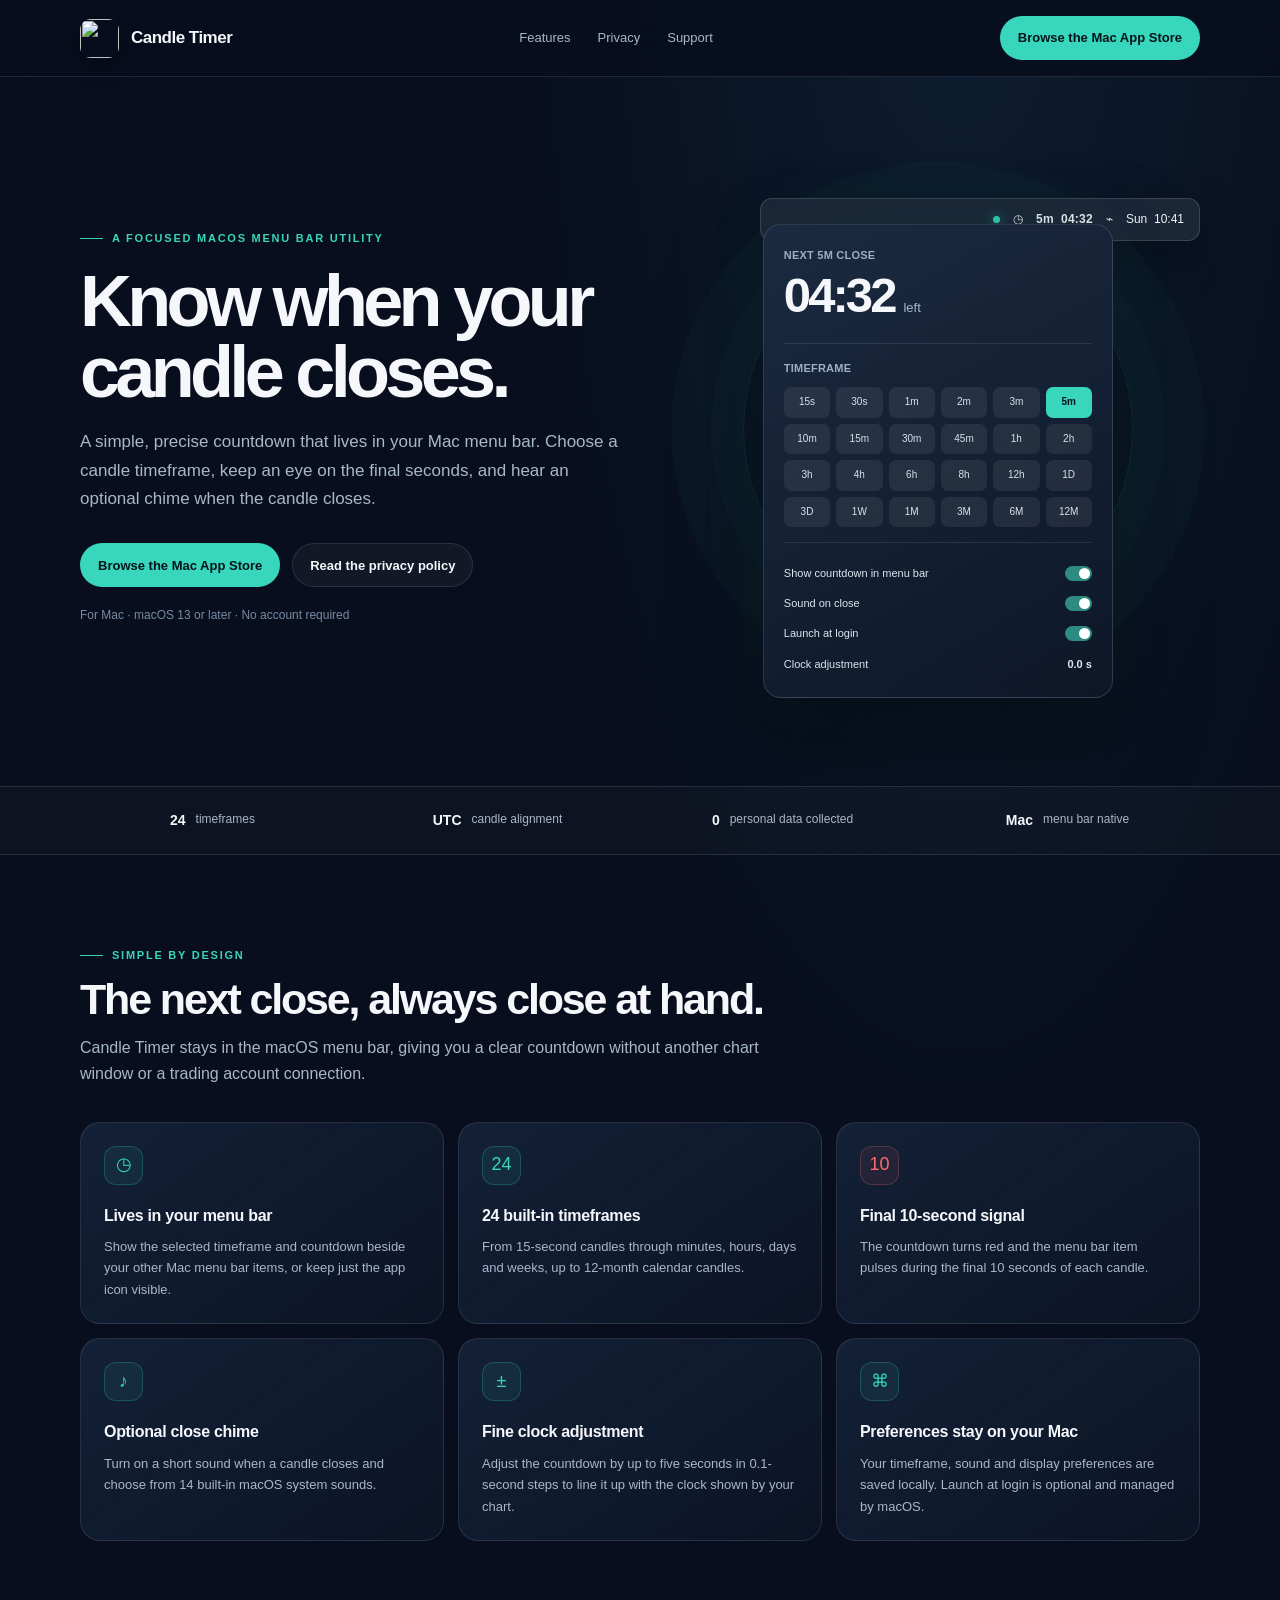
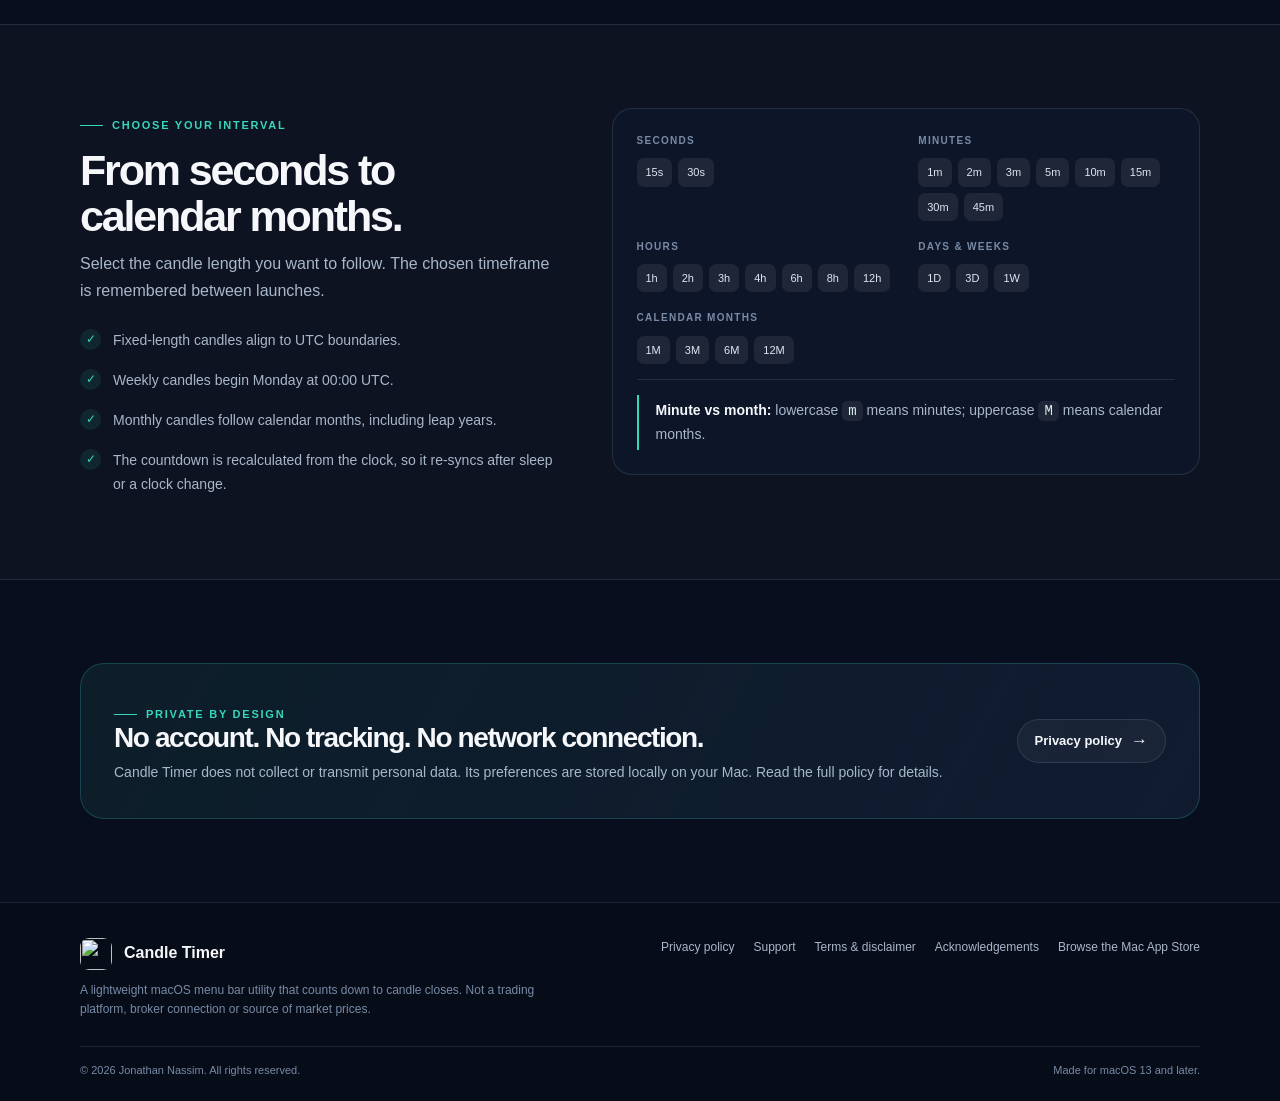
==== index.html @ e97cb7eb "Add files via upload" ====
<!doctype html>
<html lang="en">
<head>
  <meta charset="utf-8">
  <meta name="viewport" content="width=device-width, initial-scale=1">
  <meta name="theme-color" content="#080e1d">
  <meta name="description" content="Candle Timer is a lightweight macOS menu bar utility that counts down to candle closes across 24 UTC-aligned timeframes.">
  <meta property="og:title" content="Candle Timer for Mac">
  <meta property="og:description" content="A precise candle close countdown, right in your Mac menu bar.">
  <meta property="og:type" content="website">
  <title>Candle Timer — Candle close countdown for Mac</title>
  <link rel="icon" type="image/png" href="assets/candle-timer-icon.png">
  <link rel="apple-touch-icon" href="assets/candle-timer-icon.png">
  <link rel="stylesheet" href="styles.css">
  <script src="site-config.js"></script>
  <script defer src="site.js"></script>
</head>
<body>
<header class="site-header">
  <div class="wrap nav">
    <a class="brand" href="index.html"><img src="assets/candle-timer-icon.png" alt=""><span>Candle Timer</span></a>
    <nav class="nav-links" aria-label="Main navigation">
      <a href="#features">Features</a>
      <a class="hide-mobile" href="privacy.html">Privacy</a>
      <a href="support.html">Support</a>
    </nav>
    <a class="nav-cta" data-app-store-link href="https://apps.apple.com/gb/mac">Browse the Mac App Store <span class="arrow">↗</span></a>
  </div>
</header>

<main>
  <section class="hero">
    <div class="wrap hero-grid">
      <div>
        <div class="kicker">A focused macOS menu bar utility</div>
        <h1>Know when your candle closes.</h1>
        <p class="hero-copy">A simple, precise countdown that lives in your Mac menu bar. Choose a candle timeframe, keep an eye on the final seconds, and hear an optional chime when the candle closes.</p>
        <div class="hero-actions">
          <a class="button" data-app-store-link href="https://apps.apple.com/gb/mac">Browse the Mac App Store <span class="arrow">↗</span></a>
          <a class="button secondary" href="privacy.html">Read the privacy policy</a>
        </div>
        <p class="hero-note">For Mac · macOS 13 or later · No account required</p>
      </div>

      <div class="visual-stage" aria-label="Illustration of the Candle Timer menu bar countdown and settings panel">
        <div class="orbit"></div>
        <div class="menubar-mock"><span class="mac-dot"></span><span>◷</span><span class="menu-time">5m&nbsp; 04:32</span><span>⌁</span><span>Sun&nbsp; 10:41</span></div>
        <div class="popover-mock">
          <div class="mock-label">NEXT 5M CLOSE</div>
          <div class="mock-count"><strong>04:32</strong><span>left</span></div>
          <div class="mock-divider"></div>
          <div class="mock-label" style="margin-bottom:10px">TIMEFRAME</div>
          <div class="mock-grid" aria-hidden="true">
            <span>15s</span><span>30s</span><span>1m</span><span>2m</span><span>3m</span><span class="active">5m</span>
            <span>10m</span><span>15m</span><span>30m</span><span>45m</span><span>1h</span><span>2h</span>
            <span>3h</span><span>4h</span><span>6h</span><span>8h</span><span>12h</span><span>1D</span>
            <span>3D</span><span>1W</span><span>1M</span><span>3M</span><span>6M</span><span>12M</span>
          </div>
          <div class="mock-divider"></div>
          <div class="mock-setting"><span>Show countdown in menu bar</span><span class="switch"></span></div>
          <div class="mock-setting"><span>Sound on close</span><span class="switch"></span></div>
          <div class="mock-setting"><span>Launch at login</span><span class="switch"></span></div>
          <div class="mock-setting"><span>Clock adjustment</span><strong style="font-variant-numeric:tabular-nums">0.0 s</strong></div>
        </div>
        <div class="visual-caption">Illustrative representation of the app interface</div>
      </div>
    </div>
  </section>

  <section class="trust-strip" aria-label="Candle Timer highlights">
    <div class="wrap trust-items">
      <div class="trust-item"><b>24</b><span>timeframes</span></div>
      <div class="trust-item"><b>UTC</b><span>candle alignment</span></div>
      <div class="trust-item"><b>0</b><span>personal data collected</span></div>
      <div class="trust-item"><b>Mac</b><span>menu bar native</span></div>
    </div>
  </section>

  <section class="section" id="features">
    <div class="wrap">
      <div class="section-head">
        <div class="kicker">Simple by design</div>
        <h2>The next close, always close at hand.</h2>
        <p>Candle Timer stays in the macOS menu bar, giving you a clear countdown without another chart window or a trading account connection.</p>
      </div>
      <div class="feature-grid">
        <article class="feature-card"><div class="feature-icon">◷</div><h3>Lives in your menu bar</h3><p>Show the selected timeframe and countdown beside your other Mac menu bar items, or keep just the app icon visible.</p></article>
        <article class="feature-card"><div class="feature-icon">24</div><h3>24 built-in timeframes</h3><p>From 15-second candles through minutes, hours, days and weeks, up to 12-month calendar candles.</p></article>
        <article class="feature-card"><div class="feature-icon" style="color:var(--red);border-color:rgba(255,107,107,.24);background:rgba(255,107,107,.08)">10</div><h3>Final 10-second signal</h3><p>The countdown turns red and the menu bar item pulses during the final 10 seconds of each candle.</p></article>
        <article class="feature-card"><div class="feature-icon">♪</div><h3>Optional close chime</h3><p>Turn on a short sound when a candle closes and choose from 14 built-in macOS system sounds.</p></article>
        <article class="feature-card"><div class="feature-icon">±</div><h3>Fine clock adjustment</h3><p>Adjust the countdown by up to five seconds in 0.1-second steps to line it up with the clock shown by your chart.</p></article>
        <article class="feature-card"><div class="feature-icon">⌘</div><h3>Preferences stay on your Mac</h3><p>Your timeframe, sound and display preferences are saved locally. Launch at login is optional and managed by macOS.</p></article>
      </div>
    </div>
  </section>

  <section class="section alt">
    <div class="wrap two-col">
      <div>
        <div class="kicker">Choose your interval</div>
        <h2>From seconds to calendar months.</h2>
        <p class="lead">Select the candle length you want to follow. The chosen timeframe is remembered between launches.</p>
        <div class="bullet-list">
          <div class="bullet"><span class="check">✓</span><span>Fixed-length candles align to UTC boundaries.</span></div>
          <div class="bullet"><span class="check">✓</span><span>Weekly candles begin Monday at 00:00 UTC.</span></div>
          <div class="bullet"><span class="check">✓</span><span>Monthly candles follow calendar months, including leap years.</span></div>
          <div class="bullet"><span class="check">✓</span><span>The countdown is recalculated from the clock, so it re-syncs after sleep or a clock change.</span></div>
        </div>
      </div>
      <div class="interval-panel">
        <div class="interval-groups">
          <div class="interval-group"><h3>Seconds</h3><div class="chips"><span class="chip">15s</span><span class="chip">30s</span></div></div>
          <div class="interval-group"><h3>Minutes</h3><div class="chips"><span class="chip">1m</span><span class="chip">2m</span><span class="chip">3m</span><span class="chip">5m</span><span class="chip">10m</span><span class="chip">15m</span><span class="chip">30m</span><span class="chip">45m</span></div></div>
          <div class="interval-group"><h3>Hours</h3><div class="chips"><span class="chip">1h</span><span class="chip">2h</span><span class="chip">3h</span><span class="chip">4h</span><span class="chip">6h</span><span class="chip">8h</span><span class="chip">12h</span></div></div>
          <div class="interval-group"><h3>Days & weeks</h3><div class="chips"><span class="chip">1D</span><span class="chip">3D</span><span class="chip">1W</span></div></div>
          <div class="interval-group"><h3>Calendar months</h3><div class="chips"><span class="chip">1M</span><span class="chip">3M</span><span class="chip">6M</span><span class="chip">12M</span></div></div>
        </div>
        <div class="mock-divider"></div>
        <div class="note-card"><strong>Minute vs month:</strong> lowercase <code>m</code> means minutes; uppercase <code>M</code> means calendar months.</div>
      </div>
    </div>
  </section>

  <section class="section">
    <div class="wrap">
      <div class="privacy-band">
        <div><div class="kicker">Private by design</div><h2>No account. No tracking. No network connection.</h2><p>Candle Timer does not collect or transmit personal data. Its preferences are stored locally on your Mac. Read the full policy for details.</p></div>
        <a class="button secondary" href="privacy.html">Privacy policy <span class="arrow">→</span></a>
      </div>
    </div>
  </section>
</main>

<footer class="site-footer">
  <div class="wrap footer-main">
    <div><a class="footer-brand" href="index.html"><img src="assets/candle-timer-icon.png" alt=""><span>Candle Timer</span></a><p class="footer-copy">A lightweight macOS menu bar utility that counts down to candle closes. Not a trading platform, broker connection or source of market prices.</p></div>
    <nav class="footer-links" aria-label="Footer navigation"><a href="privacy.html">Privacy policy</a><a href="support.html">Support</a><a href="terms.html">Terms & disclaimer</a><a href="acknowledgements.html">Acknowledgements</a><a data-app-store-link href="https://apps.apple.com/gb/mac">Browse the Mac App Store</a></nav>
  </div>
  <div class="wrap footer-bottom"><span>© <span data-year>2026</span> Jonathan Nassim. All rights reserved.</span><span>Made for macOS 13 and later.</span></div>
</footer>
</body>
</html>
---- styles.css ----
:root {
  color-scheme: dark;
  --bg: #080e1d;
  --bg-soft: #0d1629;
  --panel: #111d33;
  --panel-2: #16243b;
  --line: rgba(190, 210, 240, .13);
  --text: #f5f7fb;
  --muted: #a9b7ca;
  --soft: #788aa5;
  --teal: #37d6bd;
  --green: #22c55e;
  --red: #ff6b6b;
  --blue: #8db9ff;
  --radius: 20px;
  --max: 1120px;
  font-family: -apple-system, BlinkMacSystemFont, "Segoe UI", sans-serif;
}
* { box-sizing: border-box; }
html { scroll-behavior: smooth; }
body {
  margin: 0;
  background: radial-gradient(ellipse at 75% -10%, rgba(40, 106, 145, .19), transparent 34%), var(--bg);
  color: var(--text);
  line-height: 1.65;
  -webkit-font-smoothing: antialiased;
}
a { color: var(--teal); text-decoration: none; }
a:hover { color: #8bf0df; }
button, a { -webkit-tap-highlight-color: transparent; }
.wrap { width: min(var(--max), calc(100% - 44px)); margin: 0 auto; }
.site-header {
  position: sticky; top: 0; z-index: 20;
  border-bottom: 1px solid var(--line);
  background: rgba(8, 14, 29, .84);
  backdrop-filter: blur(18px);
}
.nav { min-height: 76px; display: flex; align-items: center; justify-content: space-between; gap: 24px; }
.brand { display: inline-flex; align-items: center; gap: 12px; color: var(--text); font-weight: 700; letter-spacing: -.03em; font-size: 17px; }
.brand img { width: 39px; height: 39px; border-radius: 11px; box-shadow: 0 5px 22px rgba(0,0,0,.28); }
.nav-links { display: flex; align-items: center; gap: 27px; color: var(--muted); font-size: 13px; }
.nav-links a { color: var(--muted); }
.nav-links a:hover, .nav-links a[aria-current="page"] { color: var(--text); }
.nav-cta, .button {
  display: inline-flex; align-items: center; justify-content: center; gap: 9px;
  min-height: 44px; padding: 0 17px; border-radius: 999px;
  background: var(--teal); color: #06131a; font-size: 13px; font-weight: 750;
  border: 1px solid transparent; transition: transform .18s ease, background .18s ease;
}
.nav-cta:hover, .button:hover { color: #06131a; background: #7be9d9; transform: translateY(-1px); }
.button.secondary { background: rgba(255,255,255,.045); color: var(--text); border-color: var(--line); }
.button.secondary:hover { color: var(--text); background: rgba(255,255,255,.09); }
.button .arrow { font-size: 17px; line-height: 1; }
.hero { padding: 84px 0 88px; overflow: hidden; }
.hero-grid { display: grid; grid-template-columns: 1.02fr .98fr; align-items: center; gap: 50px; }
.kicker { display: inline-flex; align-items: center; gap: 9px; color: var(--teal); font-size: 11px; text-transform: uppercase; letter-spacing: .16em; font-weight: 800; }
.kicker:before { content: ""; width: 23px; height: 1px; background: currentColor; }
h1 { margin: 19px 0 19px; max-width: 650px; font-size: clamp(43px, 6.4vw, 72px); line-height: .99; letter-spacing: -.065em; font-weight: 780; }
.hero-copy { max-width: 550px; color: var(--muted); font-size: 17px; line-height: 1.7; }
.hero-actions { display: flex; flex-wrap: wrap; gap: 12px; margin-top: 29px; }
.hero-note { margin-top: 19px; color: var(--soft); font-size: 12px; }
.visual-stage { position: relative; min-height: 460px; display: flex; align-items: center; justify-content: center; }
.orbit { position: absolute; width: 390px; height: 390px; border: 1px solid rgba(55,214,189,.13); border-radius: 50%; box-shadow: 0 0 0 32px rgba(55,214,189,.025), 0 0 0 72px rgba(55,214,189,.018); }
.orbit:before, .orbit:after { content: ""; position: absolute; border-radius: 50%; border: 1px solid rgba(55,214,189,.17); }
.orbit:before { inset: 34px; } .orbit:after { inset: 81px; }
.menubar-mock {
  position: absolute; top: 37px; right: 0; width: min(100%, 440px); height: 43px;
  border: 1px solid rgba(255,255,255,.14); border-radius: 12px;
  background: rgba(31, 42, 59, .9); box-shadow: 0 15px 45px rgba(0,0,0,.3);
  display: flex; align-items: center; justify-content: flex-end; gap: 13px; padding: 0 15px;
  color: #f5f7fb; font-size: 12px;
}
.menubar-mock .mac-dot { width: 7px; height: 7px; background: var(--teal); border-radius: 50%; box-shadow: 0 0 11px rgba(55,214,189,.65); }
.menubar-mock .menu-time { font-variant-numeric: tabular-nums; font-weight: 650; letter-spacing: .02em; }
.popover-mock {
  position: relative; z-index: 2; margin-top: 63px; width: min(100%, 350px);
  border: 1px solid rgba(255,255,255,.13); border-radius: 18px;
  background: linear-gradient(150deg, rgba(28,43,65,.98), rgba(13,23,40,.99));
  box-shadow: 0 30px 85px rgba(0,0,0,.52), 0 0 70px rgba(55,214,189,.08);
  padding: 21px 20px 18px;
}
.mock-label { color: #9eafc4; font-size: 11px; font-weight: 650; letter-spacing: .02em; }
.mock-count { display: flex; align-items: baseline; gap: 9px; margin: 2px 0 18px; }
.mock-count strong { font-size: 49px; line-height: 1.2; letter-spacing: -.06em; font-variant-numeric: tabular-nums; }
.mock-count span { color: var(--muted); font-size: 13px; }
.mock-divider { height: 1px; background: var(--line); margin: 15px 0; }
.mock-grid { display: grid; grid-template-columns: repeat(6,1fr); gap: 6px; }
.mock-grid span { padding: 7px 0; text-align: center; border-radius: 7px; background: rgba(255,255,255,.07); color: #d8e1ed; font-size: 10px; }
.mock-grid span.active { background: var(--teal); color: #06131a; font-weight: 750; }
.mock-setting { display: flex; justify-content: space-between; gap: 12px; align-items: center; color: #dce5ef; font-size: 11px; padding: 6px 0; }
.switch { width: 27px; height: 15px; border-radius: 12px; background: #2d8b81; position: relative; flex: 0 0 auto; }
.switch:after { content: ""; position: absolute; right: 2px; top: 2px; width: 11px; height: 11px; background: white; border-radius: 50%; }
.visual-caption { position: absolute; bottom: 0; left: 50%; transform: translateX(-50%); white-space: nowrap; color: var(--soft); font-size: 11px; letter-spacing: .04em; }
.trust-strip { border-block: 1px solid var(--line); background: rgba(255,255,255,.018); }
.trust-items { display: grid; grid-template-columns: repeat(4,1fr); gap: 20px; padding: 22px 0; }
.trust-item { display: flex; align-items: center; justify-content: center; gap: 10px; color: var(--muted); font-size: 12px; }
.trust-item b { color: var(--text); font-size: 14px; }
.section { padding: 83px 0; }
.section.alt { background: rgba(255,255,255,.018); border-block: 1px solid var(--line); }
.section-head { max-width: 700px; margin-bottom: 34px; }
h2 { margin: 12px 0 12px; font-size: clamp(30px, 4vw, 43px); letter-spacing: -.05em; line-height: 1.08; }
.section-head p, .lead { color: var(--muted); font-size: 16px; margin: 0; }
.feature-grid { display: grid; grid-template-columns: repeat(3,1fr); gap: 14px; }
.feature-card { min-height: 194px; padding: 23px; border: 1px solid var(--line); border-radius: var(--radius); background: linear-gradient(145deg, rgba(22,36,59,.84), rgba(13,23,41,.72)); }
.feature-icon { width: 39px; height: 39px; display: grid; place-items: center; border: 1px solid rgba(55,214,189,.23); border-radius: 12px; background: rgba(55,214,189,.08); color: var(--teal); font-size: 18px; margin-bottom: 18px; }
.feature-card h3 { margin: 0 0 7px; font-size: 16px; letter-spacing: -.02em; }
.feature-card p { color: var(--muted); font-size: 13px; line-height: 1.65; margin: 0; }
.two-col { display: grid; grid-template-columns: .9fr 1.1fr; gap: 50px; align-items: start; }
.interval-panel { border: 1px solid var(--line); border-radius: var(--radius); padding: 24px; background: var(--bg-soft); }
.interval-groups { display: grid; grid-template-columns: 1fr 1fr; gap: 18px 25px; }
.interval-group h3 { margin: 0 0 9px; color: var(--soft); font-size: 10px; letter-spacing: .13em; text-transform: uppercase; }
.chips { display: flex; flex-wrap: wrap; gap: 6px; }
.chip { padding: 5px 9px; border-radius: 7px; color: #dce7f1; background: rgba(255,255,255,.07); font-size: 11px; font-variant-numeric: tabular-nums; }
.note-card { border-left: 2px solid var(--teal); padding: 4px 0 4px 17px; color: var(--muted); font-size: 14px; }
.note-card strong { color: var(--text); }
.bullet-list { display: grid; gap: 17px; margin-top: 25px; }
.bullet { display: flex; align-items: flex-start; gap: 12px; color: var(--muted); font-size: 14px; }
.check { flex: 0 0 auto; width: 21px; height: 21px; border-radius: 50%; display: grid; place-items: center; color: var(--teal); background: rgba(55,214,189,.1); font-size: 12px; }
.privacy-band { display: grid; grid-template-columns: 1fr auto; align-items: center; gap: 30px; padding: 33px; border: 1px solid rgba(55,214,189,.22); border-radius: 24px; background: linear-gradient(120deg, rgba(24,67,70,.31), rgba(17,29,51,.88)); }
.privacy-band h2 { font-size: 28px; margin: 0 0 8px; }
.privacy-band p { color: var(--muted); margin: 0; font-size: 14px; }
.page-hero { padding: 68px 0 40px; border-bottom: 1px solid var(--line); }
.page-hero h1 { font-size: clamp(39px, 5vw, 58px); margin: 14px 0; }
.page-hero p { max-width: 700px; color: var(--muted); font-size: 16px; margin: 0; }
.prose { max-width: 820px; padding: 45px 0 90px; }
.prose h2 { margin: 32px 0 10px; font-size: 24px; }
.prose h3 { margin: 22px 0 8px; font-size: 17px; }
.prose p, .prose li { color: #b9c5d5; font-size: 14px; }
.prose ul { padding-left: 21px; }
.prose li { margin: 7px 0; }
.prose strong { color: #f3f6fa; }
.updated { color: var(--soft); font-size: 12px; }
.info-box { padding: 18px 20px; margin: 23px 0; border: 1px solid rgba(55,214,189,.2); border-radius: 14px; background: rgba(55,214,189,.05); color: var(--muted); font-size: 13px; }
.email-alert { display:none; margin-top: 15px; padding: 13px 15px; border: 1px solid rgba(255,190,90,.35); border-radius: 12px; color: #ffd89b; background: rgba(255,190,90,.07); font-size: 13px; }
.faq { display: grid; gap: 12px; margin: 26px 0; }
details { padding: 18px 19px; border: 1px solid var(--line); background: rgba(255,255,255,.025); border-radius: 13px; }
summary { cursor: pointer; font-weight: 650; font-size: 14px; }
details p { margin: 10px 0 0; color: var(--muted); font-size: 13px; }
.site-footer { border-top: 1px solid var(--line); background: rgba(0,0,0,.15); }
.footer-main { display: grid; grid-template-columns: 1fr auto; gap: 30px; align-items: start; padding: 35px 0 26px; }
.footer-brand { display: flex; gap: 12px; align-items: center; color: var(--text); font-weight: 700; }
.footer-brand img { width: 32px; height: 32px; border-radius: 9px; }
.footer-copy { max-width: 470px; margin: 11px 0 0; color: var(--soft); font-size: 12px; }
.footer-links { display: flex; flex-wrap: wrap; gap: 19px; color: var(--muted); font-size: 12px; }
.footer-links a { color: var(--muted); }
.footer-bottom { display: flex; justify-content: space-between; gap: 20px; padding: 14px 0 22px; border-top: 1px solid var(--line); color: var(--soft); font-size: 11px; }
code { padding: 2px 6px; background: rgba(255,255,255,.07); border-radius: 5px; color: #d8eee9; }
@media (max-width: 850px) {
  .hero-grid, .two-col { grid-template-columns: 1fr; gap: 30px; }
  .hero { padding: 60px 0 67px; }
  .visual-stage { min-height: 440px; }
  .menubar-mock { right: 50%; transform: translateX(50%); }
  .feature-grid { grid-template-columns: repeat(2,1fr); }
  .trust-items { grid-template-columns: repeat(2,1fr); }
}
@media (max-width: 600px) {
  .wrap { width: min(var(--max), calc(100% - 30px)); }
  .nav { min-height: 66px; }
  .nav-links { gap: 13px; font-size: 11px; }
  .nav-links .hide-mobile { display:none; }
  .nav-cta { display:none; }
  .hero { padding: 48px 0 55px; }
  .hero-copy { font-size: 15px; }
  .visual-stage { min-height: 400px; }
  .orbit { width: 300px; height: 300px; }
  .popover-mock { width: 320px; padding: 18px; }
  .mock-count strong { font-size: 44px; }
  .menubar-mock { top: 18px; }
  .feature-grid { grid-template-columns: 1fr; }
  .trust-items { gap: 15px 8px; }
  .trust-item { justify-content: flex-start; font-size: 11px; }
  .section { padding: 60px 0; }
  .interval-groups { grid-template-columns: 1fr 1fr; gap: 16px 10px; }
  .interval-panel { padding: 17px; }
  .privacy-band { grid-template-columns: 1fr; padding: 24px; }
  .footer-main { grid-template-columns: 1fr; }
  .footer-bottom { flex-direction: column; gap: 5px; }
}
@media (prefers-reduced-motion: reduce) { html { scroll-behavior: auto; } *, *:before, *:after { transition: none !important; animation: none !important; } }
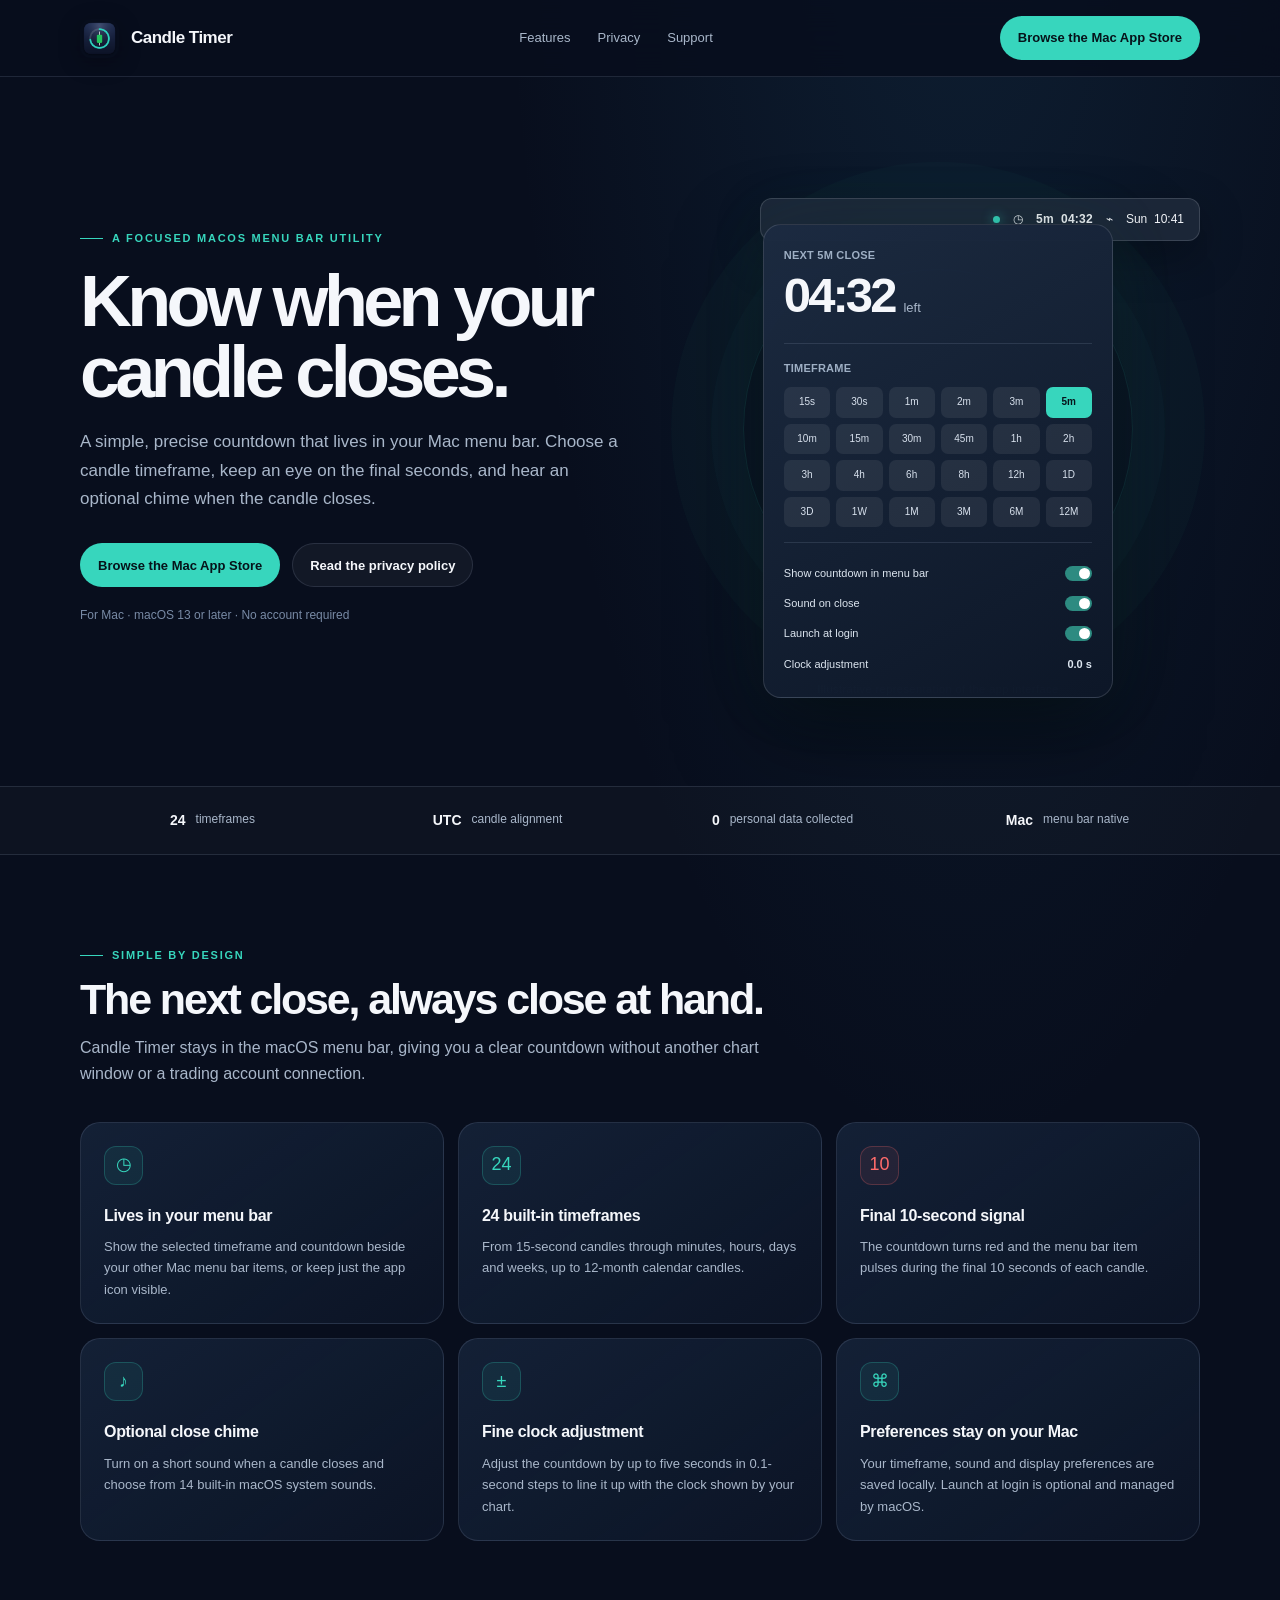
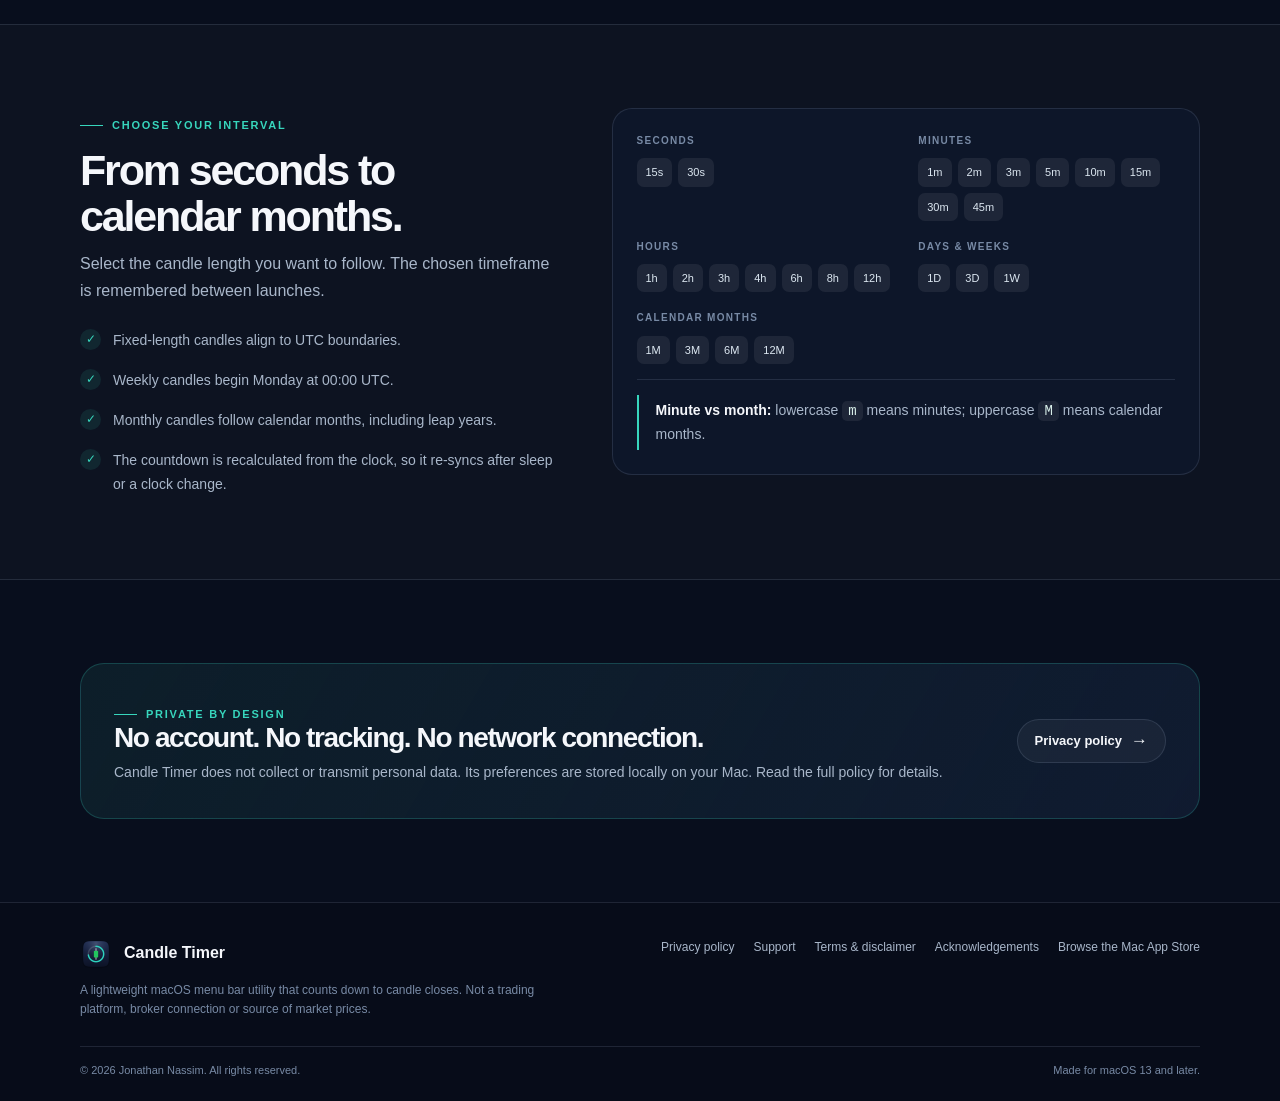
==== commit 17970d37: "Add files via upload" ====
--- a/index.html
+++ b/index.html
@@ -9,8 +9,8 @@
   <meta property="og:description" content="A precise candle close countdown, right in your Mac menu bar.">
   <meta property="og:type" content="website">
   <title>Candle Timer — Candle close countdown for Mac</title>
-  <link rel="icon" type="image/png" href="assets/candle-timer-icon.png">
-  <link rel="apple-touch-icon" href="assets/candle-timer-icon.png">
+  <link rel="icon" type="image/png" href="candle-timer-icon.png?v=20261101">
+  <link rel="apple-touch-icon" href="candle-timer-icon.png?v=20261101">
   <link rel="stylesheet" href="styles.css">
   <script src="site-config.js"></script>
   <script defer src="site.js"></script>
@@ -18,7 +18,7 @@
 <body>
 <header class="site-header">
   <div class="wrap nav">
-    <a class="brand" href="index.html"><img src="assets/candle-timer-icon.png" alt=""><span>Candle Timer</span></a>
+    <a class="brand" href="index.html"><img src="candle-timer-icon.png?v=20261101" alt=""><span>Candle Timer</span></a>
     <nav class="nav-links" aria-label="Main navigation">
       <a href="#features">Features</a>
       <a class="hide-mobile" href="privacy.html">Privacy</a>
@@ -133,7 +133,7 @@
 
 <footer class="site-footer">
   <div class="wrap footer-main">
-    <div><a class="footer-brand" href="index.html"><img src="assets/candle-timer-icon.png" alt=""><span>Candle Timer</span></a><p class="footer-copy">A lightweight macOS menu bar utility that counts down to candle closes. Not a trading platform, broker connection or source of market prices.</p></div>
+    <div><a class="footer-brand" href="index.html"><img src="candle-timer-icon.png?v=20261101" alt=""><span>Candle Timer</span></a><p class="footer-copy">A lightweight macOS menu bar utility that counts down to candle closes. Not a trading platform, broker connection or source of market prices.</p></div>
     <nav class="footer-links" aria-label="Footer navigation"><a href="privacy.html">Privacy policy</a><a href="support.html">Support</a><a href="terms.html">Terms & disclaimer</a><a href="acknowledgements.html">Acknowledgements</a><a data-app-store-link href="https://apps.apple.com/gb/mac">Browse the Mac App Store</a></nav>
   </div>
   <div class="wrap footer-bottom"><span>© <span data-year>2026</span> Jonathan Nassim. All rights reserved.</span><span>Made for macOS 13 and later.</span></div>
